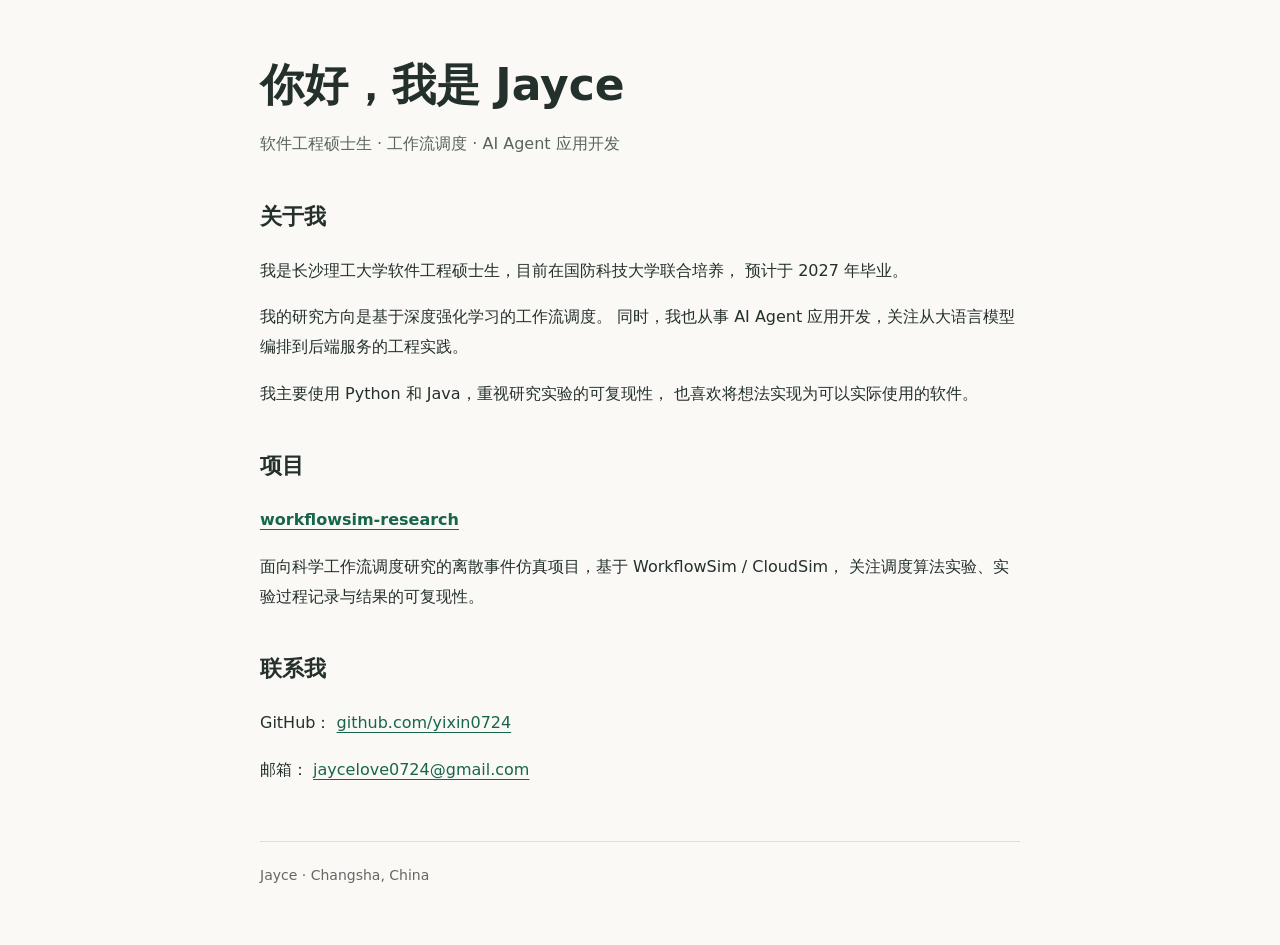
==== index.html @ ad12360f "Create index.html" ====
<!DOCTYPE html>
<html lang="zh-CN">
<head>
  <meta charset="UTF-8">
  <meta name="viewport" content="width=device-width, initial-scale=1">
  <meta name="description"
        content="Jayce 的个人主页：软件工程硕士生，研究深度强化学习与工作流调度，关注 AI Agent 应用开发。">
  <title>Jayce | 个人主页</title>

  <style>
    body {
      max-width: 760px;
      margin: 56px auto;
      padding: 0 24px;
      font-family: system-ui, -apple-system, "Microsoft YaHei", sans-serif;
      line-height: 1.9;
      color: #24302b;
      background: #faf9f6;
    }

    h1 {
      font-size: clamp(32px, 7vw, 44px);
      line-height: 1.3;
      margin-bottom: 12px;
    }

    h2 {
      font-size: 22px;
      margin-top: 36px;
    }

    a {
      color: #17664a;
      text-underline-offset: 4px;
    }

    .subtitle {
      color: #59645e;
    }

    footer {
      margin-top: 56px;
      padding-top: 20px;
      border-top: 1px solid #dedfd8;
      color: #666;
      font-size: 14px;
    }
  </style>
</head>

<body>
  <main>
    <header>
      <h1>你好，我是 Jayce</h1>
      <p class="subtitle">软件工程硕士生 · 工作流调度 · AI Agent 应用开发</p>
    </header>

    <section>
      <h2>关于我</h2>
      <p>
        我是长沙理工大学软件工程硕士生，目前在国防科技大学联合培养，
        预计于 2027 年毕业。
      </p>
      <p>
        我的研究方向是基于深度强化学习的工作流调度。
        同时，我也从事 AI Agent 应用开发，关注从大语言模型编排到后端服务的工程实践。
      </p>
      <p>
        我主要使用 Python 和 Java，重视研究实验的可复现性，
        也喜欢将想法实现为可以实际使用的软件。
      </p>
    </section>

    <section>
      <h2>项目</h2>
      <p>
        <a href="https://github.com/yixin0724/workflowsim-research">
          <strong>workflowsim-research</strong>
        </a>
      </p>
      <p>
        面向科学工作流调度研究的离散事件仿真项目，基于 WorkflowSim / CloudSim，
        关注调度算法实验、实验过程记录与结果的可复现性。
      </p>
    </section>

    <section>
      <h2>联系我</h2>
      <p>
        GitHub：
        <a href="https://github.com/yixin0724">github.com/yixin0724</a>
      </p>
      <p>
        邮箱：
        <a href="mailto:jaycelove0724@gmail.com">jaycelove0724@gmail.com</a>
      </p>
    </section>
  </main>

  <footer>Jayce · Changsha, China</footer>
</body>
</html>
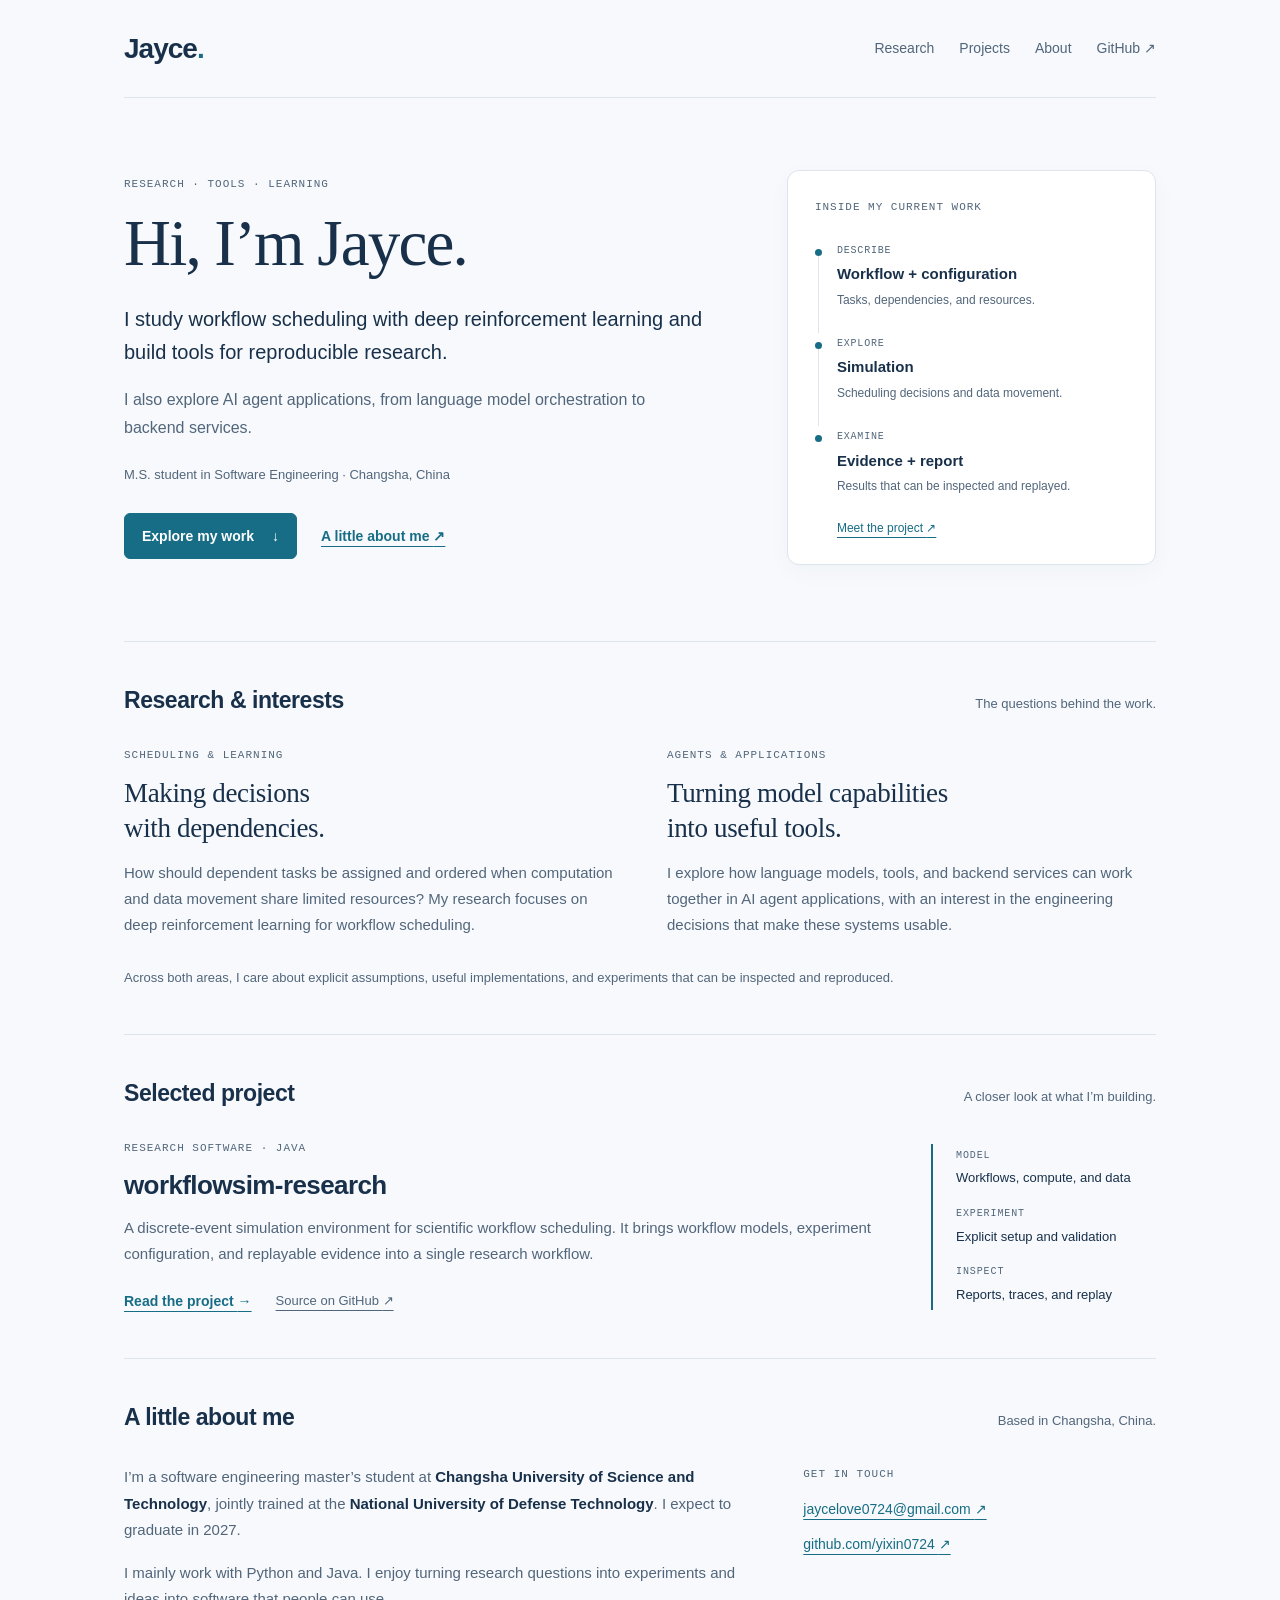
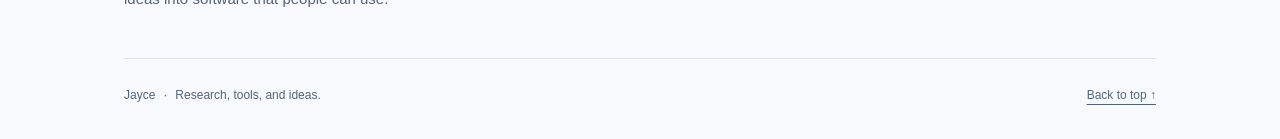
==== commit a8ea8282: "Build an English research homepage." ====
--- a/index.html
+++ b/index.html
@@ -1,102 +1,139 @@
-<!DOCTYPE html>
-<html lang="zh-CN">
+<!doctype html>
+<html lang="en">
 <head>
-  <meta charset="UTF-8">
+  <meta charset="utf-8">
   <meta name="viewport" content="width=device-width, initial-scale=1">
-  <meta name="description"
-        content="Jayce 的个人主页：软件工程硕士生，研究深度强化学习与工作流调度，关注 AI Agent 应用开发。">
-  <title>Jayce | 个人主页</title>
-
-  <style>
-    body {
-      max-width: 760px;
-      margin: 56px auto;
-      padding: 0 24px;
-      font-family: system-ui, -apple-system, "Microsoft YaHei", sans-serif;
-      line-height: 1.9;
-      color: #24302b;
-      background: #faf9f6;
-    }
-
-    h1 {
-      font-size: clamp(32px, 7vw, 44px);
-      line-height: 1.3;
-      margin-bottom: 12px;
-    }
-
-    h2 {
-      font-size: 22px;
-      margin-top: 36px;
-    }
-
-    a {
-      color: #17664a;
-      text-underline-offset: 4px;
-    }
-
-    .subtitle {
-      color: #59645e;
-    }
-
-    footer {
-      margin-top: 56px;
-      padding-top: 20px;
-      border-top: 1px solid #dedfd8;
-      color: #666;
-      font-size: 14px;
-    }
-  </style>
+  <meta name="description" content="Jayce studies workflow scheduling with deep reinforcement learning and builds tools for reproducible research and AI agent applications.">
+  <meta name="theme-color" content="#18304a">
+  <meta property="og:type" content="website">
+  <meta property="og:site_name" content="Jayce">
+  <meta property="og:title" content="Jayce — Research, tools, and ideas">
+  <meta property="og:description" content="A personal home for workflow scheduling research, reproducible experiments, and AI agent applications.">
+  <meta property="og:url" content="https://yixin0724.github.io/">
+  <link rel="canonical" href="https://yixin0724.github.io/">
+  <link rel="icon" type="image/svg+xml" href="favicon.svg">
+  <link rel="stylesheet" href="styles.css">
+  <title>Jayce — Research, tools, and ideas</title>
 </head>
-
-<body>
-  <main>
-    <header>
-      <h1>你好，我是 Jayce</h1>
-      <p class="subtitle">软件工程硕士生 · 工作流调度 · AI Agent 应用开发</p>
+<body id="top">
+  <a class="skip-link" href="#main">Skip to content</a>
+  <div class="site-shell">
+    <header class="site-header">
+      <a class="brand" href="./" aria-label="Jayce, home">Jayce<span class="brand-dot" aria-hidden="true">.</span></a>
+      <nav class="main-nav" aria-label="Main navigation">
+        <a href="#research">Research</a>
+        <a href="#projects">Projects</a>
+        <a href="#about">About</a>
+        <a href="https://github.com/yixin0724">GitHub <span aria-hidden="true">↗</span></a>
+      </nav>
     </header>
 
-    <section>
-      <h2>关于我</h2>
-      <p>
-        我是长沙理工大学软件工程硕士生，目前在国防科技大学联合培养，
-        预计于 2027 年毕业。
-      </p>
-      <p>
-        我的研究方向是基于深度强化学习的工作流调度。
-        同时，我也从事 AI Agent 应用开发，关注从大语言模型编排到后端服务的工程实践。
-      </p>
-      <p>
-        我主要使用 Python 和 Java，重视研究实验的可复现性，
-        也喜欢将想法实现为可以实际使用的软件。
-      </p>
-    </section>
+    <main id="main">
+      <section class="hero" aria-labelledby="intro-title">
+        <div class="hero-copy">
+          <p class="eyebrow">Research · Tools · Learning</p>
+          <h1 id="intro-title">Hi, I’m Jayce.</h1>
+          <p class="hero-lead">I study workflow scheduling with deep reinforcement learning and build tools for reproducible research.</p>
+          <p class="hero-secondary">I also explore AI agent applications, from language model orchestration to backend services.</p>
+          <p class="affiliation">M.S. student in Software Engineering <span aria-hidden="true">·</span> Changsha, China</p>
+          <div class="hero-actions">
+            <a class="button" href="#projects">Explore my work <span aria-hidden="true">↓</span></a>
+            <a class="text-link" href="#about">A little about me <span aria-hidden="true">↗</span></a>
+          </div>
+        </div>
 
-    <section>
-      <h2>项目</h2>
-      <p>
-        <a href="https://github.com/yixin0724/workflowsim-research">
-          <strong>workflowsim-research</strong>
-        </a>
-      </p>
-      <p>
-        面向科学工作流调度研究的离散事件仿真项目，基于 WorkflowSim / CloudSim，
-        关注调度算法实验、实验过程记录与结果的可复现性。
-      </p>
-    </section>
+        <aside class="workflow-sketch" aria-labelledby="workflow-sketch-title">
+          <p class="eyebrow" id="workflow-sketch-title">Inside my current work</p>
+          <ol class="sketch-steps">
+            <li>
+              <span class="step-dot" aria-hidden="true"></span>
+              <span class="step-label">Describe</span>
+              <h2>Workflow + configuration</h2>
+              <p>Tasks, dependencies, and resources.</p>
+            </li>
+            <li>
+              <span class="step-dot" aria-hidden="true"></span>
+              <span class="step-label">Explore</span>
+              <h2>Simulation</h2>
+              <p>Scheduling decisions and data movement.</p>
+            </li>
+            <li>
+              <span class="step-dot" aria-hidden="true"></span>
+              <span class="step-label">Examine</span>
+              <h2>Evidence + report</h2>
+              <p>Results that can be inspected and replayed.</p>
+            </li>
+          </ol>
+          <a class="sketch-link" href="workflowsim-research.html">Meet the project <span aria-hidden="true">↗</span></a>
+        </aside>
+      </section>
 
-    <section>
-      <h2>联系我</h2>
-      <p>
-        GitHub：
-        <a href="https://github.com/yixin0724">github.com/yixin0724</a>
-      </p>
-      <p>
-        邮箱：
-        <a href="mailto:jaycelove0724@gmail.com">jaycelove0724@gmail.com</a>
-      </p>
-    </section>
-  </main>
+      <section class="content-section" id="research" aria-labelledby="research-title">
+        <div class="section-heading">
+          <h2 id="research-title">Research &amp; interests</h2>
+          <p>The questions behind the work.</p>
+        </div>
+        <div class="interest-grid">
+          <article class="interest">
+            <p class="eyebrow">Scheduling &amp; learning</p>
+            <h3>Making decisions<br>with dependencies.</h3>
+            <p>How should dependent tasks be assigned and ordered when computation and data movement share limited resources? My research focuses on deep reinforcement learning for workflow scheduling.</p>
+          </article>
+          <article class="interest">
+            <p class="eyebrow">Agents &amp; applications</p>
+            <h3>Turning model capabilities<br>into useful tools.</h3>
+            <p>I explore how language models, tools, and backend services can work together in AI agent applications, with an interest in the engineering decisions that make these systems usable.</p>
+          </article>
+        </div>
+        <p class="research-note">Across both areas, I care about explicit assumptions, useful implementations, and experiments that can be inspected and reproduced.</p>
+      </section>
 
-  <footer>Jayce · Changsha, China</footer>
+      <section class="content-section" id="projects" aria-labelledby="projects-title">
+        <div class="section-heading">
+          <h2 id="projects-title">Selected project</h2>
+          <p>A closer look at what I’m building.</p>
+        </div>
+        <article class="featured-project" aria-labelledby="featured-title">
+          <div class="project-copy">
+            <p class="eyebrow">Research software · Java</p>
+            <h3 id="featured-title"><a href="workflowsim-research.html">workflowsim-research</a></h3>
+            <p>A discrete-event simulation environment for scientific workflow scheduling. It brings workflow models, experiment configuration, and replayable evidence into a single research workflow.</p>
+            <div class="project-actions">
+              <a class="text-link" href="workflowsim-research.html">Read the project <span aria-hidden="true">→</span></a>
+              <a class="quiet-link" href="https://github.com/yixin0724/workflowsim-research">Source on GitHub <span aria-hidden="true">↗</span></a>
+            </div>
+          </div>
+          <dl class="project-highlights">
+            <div><dt>Model</dt><dd>Workflows, compute, and data</dd></div>
+            <div><dt>Experiment</dt><dd>Explicit setup and validation</dd></div>
+            <div><dt>Inspect</dt><dd>Reports, traces, and replay</dd></div>
+          </dl>
+        </article>
+      </section>
+
+      <section class="content-section about-section" id="about" aria-labelledby="about-title">
+        <div class="section-heading">
+          <h2 id="about-title">A little about me</h2>
+          <p>Based in Changsha, China.</p>
+        </div>
+        <div class="about-grid">
+          <div class="about-copy">
+            <p>I’m a software engineering master’s student at <strong>Changsha University of Science and Technology</strong>, jointly trained at the <strong>National University of Defense Technology</strong>. I expect to graduate in 2027.</p>
+            <p>I mainly work with Python and Java. I enjoy turning research questions into experiments and ideas into software that people can use.</p>
+          </div>
+          <aside class="contact" aria-label="Contact Jayce">
+            <p class="eyebrow">Get in touch</p>
+            <a class="contact-link" href="mailto:jaycelove0724@gmail.com">jaycelove0724@gmail.com <span aria-hidden="true">↗</span></a>
+            <a class="contact-link" href="https://github.com/yixin0724">github.com/yixin0724 <span aria-hidden="true">↗</span></a>
+          </aside>
+        </div>
+      </section>
+    </main>
+
+    <footer class="site-footer">
+      <p>Jayce <span aria-hidden="true">·</span> Research, tools, and ideas.</p>
+      <a href="#top">Back to top <span aria-hidden="true">↑</span></a>
+    </footer>
+  </div>
 </body>
 </html>
--- a/styles.css
+++ b/styles.css
@@ -0,0 +1,361 @@
+:root {
+  color-scheme: light;
+  --paper: #f7f9fc;
+  --surface: #ffffff;
+  --ink: #18304a;
+  --muted: #52667b;
+  --accent: #176d85;
+  --line: #dce4ee;
+  --soft-accent: #eaf3f6;
+  --body-font: "Avenir Next", "Segoe UI", "Helvetica Neue", sans-serif;
+  --display-font: "Iowan Old Style", "Palatino Linotype", "Book Antiqua", Georgia, serif;
+  --mono-font: "SFMono-Regular", Consolas, "Liberation Mono", monospace;
+}
+
+* { box-sizing: border-box; }
+html { scroll-behavior: smooth; scroll-padding-top: 24px; }
+body {
+  margin: 0;
+  background: var(--paper);
+  color: var(--ink);
+  font-family: var(--body-font);
+  font-size: 16px;
+  line-height: 1.75;
+  -webkit-font-smoothing: antialiased;
+}
+::selection { background: var(--soft-accent); color: var(--ink); }
+a { color: var(--accent); text-decoration-thickness: 1px; text-underline-offset: 5px; }
+a:hover { text-decoration-thickness: 2px; }
+a:focus-visible { outline: 2px solid var(--accent); outline-offset: 6px; border-radius: 2px; }
+img, svg { max-width: 100%; }
+h1, h2, h3, p, ol, dl { margin: 0; }
+h1, h2, h3 { text-wrap: balance; }
+p { text-wrap: pretty; }
+p + p { margin-top: 17px; }
+strong { font-weight: 600; }
+.site-shell { max-width: 1120px; margin: 0 auto; padding: 0 44px; }
+.skip-link {
+  position: absolute;
+  top: 12px;
+  left: 16px;
+  padding: 10px 16px;
+  background: var(--surface);
+  z-index: 10;
+  transform: translateY(-160%);
+}
+.skip-link:focus { transform: translateY(0); }
+.site-header {
+  min-height: 98px;
+  display: flex;
+  justify-content: space-between;
+  align-items: center;
+  gap: 24px;
+  border-bottom: 1px solid var(--line);
+}
+.brand {
+  font-size: 28px;
+  font-weight: 650;
+  letter-spacing: -1px;
+  line-height: 1.2;
+  color: var(--ink);
+  text-decoration: none;
+}
+.brand-dot { color: var(--accent); }
+.main-nav { display: flex; flex-wrap: wrap; align-items: center; gap: 25px; }
+.main-nav a {
+  padding: 9px 0;
+  color: var(--muted);
+  font-size: 14px;
+  font-weight: 500;
+  text-decoration: none;
+}
+.main-nav a:hover { color: var(--accent); text-decoration: underline; }
+.eyebrow {
+  color: var(--muted);
+  font-family: var(--mono-font);
+  font-size: 11px;
+  font-weight: 500;
+  line-height: 1.6;
+  letter-spacing: .09em;
+  text-transform: uppercase;
+}
+.hero {
+  display: grid;
+  grid-template-columns: minmax(0, 1.35fr) minmax(265px, .85fr);
+  gap: clamp(32px, 6vw, 78px);
+  align-items: center;
+  padding: 72px 0 76px;
+}
+.hero h1 {
+  margin: 15px 0 23px;
+  font-family: var(--display-font);
+  font-size: clamp(43px, 5.7vw, 65px);
+  font-weight: 400;
+  letter-spacing: -1.8px;
+  line-height: 1.1;
+}
+.hero-lead { font-size: 20px; line-height: 1.65; }
+.hero-secondary { color: var(--muted); font-size: 16px; }
+.affiliation { color: var(--muted); font-size: 13px; line-height: 1.7; margin-top: 22px; }
+.hero-actions, .project-actions { display: flex; flex-wrap: wrap; align-items: center; gap: 19px 24px; }
+.hero-actions { margin-top: 27px; }
+.button {
+  display: inline-flex;
+  align-items: center;
+  justify-content: center;
+  gap: 18px;
+  min-height: 46px;
+  padding: 10px 17px;
+  border: 1px solid var(--accent);
+  border-radius: 6px;
+  background: var(--accent);
+  color: var(--surface);
+  font-size: 14px;
+  font-weight: 600;
+  text-decoration: none;
+  transition: background-color .16s ease, color .16s ease;
+}
+.button:hover { background: var(--ink); border-color: var(--ink); color: var(--surface); }
+.text-link { font-size: 14px; font-weight: 600; }
+.quiet-link { font-size: 13px; color: var(--muted); }
+.workflow-sketch {
+  padding: 28px 27px 23px;
+  border: 1px solid var(--line);
+  border-radius: 12px;
+  background: var(--surface);
+  box-shadow: 0 7px 25px rgb(24 48 74 / 3%);
+}
+.sketch-steps { list-style: none; padding: 25px 0 0; }
+.sketch-steps li { position: relative; padding: 0 0 25px 22px; }
+.sketch-steps li:not(:last-child)::after {
+  content: "";
+  position: absolute;
+  left: 3px;
+  top: 14px;
+  bottom: 2px;
+  width: 1px;
+  background: var(--line);
+}
+.sketch-steps li:last-child { padding-bottom: 0; }
+.step-dot {
+  position: absolute;
+  top: 7px;
+  left: 0;
+  width: 7px;
+  height: 7px;
+  border-radius: 50%;
+  background: var(--accent);
+}
+.step-label {
+  display: block;
+  color: var(--muted);
+  font-family: var(--mono-font);
+  font-size: 10px;
+  letter-spacing: .08em;
+  text-transform: uppercase;
+}
+.sketch-steps h2 { font-size: 15px; font-weight: 600; line-height: 1.5; margin: 4px 0; }
+.sketch-steps p { color: var(--muted); font-size: 12px; line-height: 1.7; }
+.sketch-link { display: inline-block; margin: 21px 0 0 22px; font-size: 12px; }
+.content-section { padding: 42px 0 45px; border-top: 1px solid var(--line); }
+.section-heading { display: flex; flex-wrap: wrap; justify-content: space-between; align-items: baseline; gap: 7px 25px; margin-bottom: 31px; }
+.section-heading h2 { font-size: 23px; font-weight: 600; line-height: 1.4; letter-spacing: -.45px; }
+.section-heading p { color: var(--muted); font-size: 13px; }
+.interest-grid { display: grid; grid-template-columns: repeat(2, minmax(0, 1fr)); gap: 54px; }
+.interest h3 {
+  font-family: var(--display-font);
+  font-size: 27px;
+  font-weight: 400;
+  line-height: 1.32;
+  letter-spacing: -.35px;
+  margin: 11px 0 13px;
+}
+.interest > p:last-child { color: var(--muted); font-size: 15px; }
+.research-note { color: var(--muted); font-size: 13px; margin-top: 28px; max-width: 790px; }
+.featured-project { display: grid; grid-template-columns: minmax(0, 1fr) 225px; gap: 48px; }
+.project-copy h3 { margin: 10px 0 12px; font-size: 26px; letter-spacing: -.6px; font-weight: 600; line-height: 1.35; overflow-wrap: anywhere; }
+.project-copy h3 a { color: var(--ink); text-decoration: none; }
+.project-copy h3 a:hover { color: var(--accent); text-decoration: underline; }
+.project-copy > p:not(.eyebrow) { color: var(--muted); font-size: 15px; }
+.project-actions { margin-top: 21px; }
+.project-highlights { border-left: 2px solid var(--accent); padding: 3px 0 3px 23px; align-self: center; }
+.project-highlights div + div { margin-top: 15px; }
+.project-highlights dt { font-family: var(--mono-font); font-size: 10px; letter-spacing: .09em; text-transform: uppercase; color: var(--muted); }
+.project-highlights dd { margin: 3px 0 0; font-size: 13px; }
+.about-grid { display: grid; grid-template-columns: minmax(0, 1.4fr) minmax(220px, .8fr); gap: 62px; }
+.about-copy { color: var(--muted); font-size: 15px; }
+.about-copy strong { color: var(--ink); }
+.contact { padding-top: 2px; }
+.contact .eyebrow { margin-bottom: 13px; }
+.contact-link { display: block; width: fit-content; font-size: 14px; margin-top: 11px; overflow-wrap: anywhere; }
+.site-footer {
+  display: flex;
+  justify-content: space-between;
+  gap: 15px 30px;
+  flex-wrap: wrap;
+  border-top: 1px solid var(--line);
+  padding: 26px 0 33px;
+  color: var(--muted);
+  font-size: 12px;
+}
+.site-footer a { color: var(--muted); }
+.site-footer p span { margin: 0 5px; }
+.back-link { display: inline-block; margin-bottom: 30px; font-size: 13px; color: var(--muted); }
+.project-hero { padding: 40px 0 53px; }
+.project-hero > .eyebrow { max-width: 100%; overflow-wrap: anywhere; }
+.project-hero h1 {
+  margin: 15px 0 15px;
+  max-width: 820px;
+  font-family: var(--display-font);
+  font-size: clamp(42px, 5.8vw, 65px);
+  font-weight: 400;
+  line-height: 1.1;
+  letter-spacing: -1.5px;
+}
+.project-lead { font-size: 21px; color: var(--ink); }
+.project-intro { max-width: 765px; font-size: 16px; color: var(--muted); }
+.project-layout { display: grid; grid-template-columns: 164px minmax(0, 1fr); gap: 57px; border-top: 1px solid var(--line); }
+.project-toc { align-self: start; padding-top: 37px; position: sticky; top: 25px; }
+.project-toc .eyebrow { margin-bottom: 14px; }
+.project-toc nav { display: grid; gap: 13px; }
+.project-toc a { width: fit-content; font-size: 13px; color: var(--muted); text-decoration: none; }
+.project-toc a:hover { color: var(--accent); text-decoration: underline; }
+.project-body { min-width: 0; padding-bottom: 25px; }
+.article-section { padding: 35px 0; }
+.article-section + .article-section { border-top: 1px solid var(--line); }
+.article-section h2 { font-size: 26px; font-weight: 600; line-height: 1.35; letter-spacing: -.6px; margin-bottom: 16px; }
+.article-section p { color: var(--muted); font-size: 15px; }
+.article-section > .text-link { display: inline-block; margin-top: 17px; }
+.feature-list { display: grid; gap: 23px; }
+.feature-list h3 { font-size: 17px; font-weight: 600; margin-bottom: 5px; }
+.experiment-flow {
+  display: grid;
+  grid-template-columns: repeat(4, minmax(0, 1fr));
+  gap: 18px;
+  list-style: none;
+  padding: 22px 0;
+  margin: 23px 0;
+  border-top: 1px solid var(--line);
+  border-bottom: 1px solid var(--line);
+}
+.flow-number {
+  display: inline-flex;
+  align-items: center;
+  justify-content: center;
+  width: 25px;
+  height: 25px;
+  margin-bottom: 10px;
+  border-radius: 50%;
+  background: var(--soft-accent);
+  color: var(--accent);
+  font-family: var(--mono-font);
+  font-size: 11px;
+}
+.experiment-flow h3 { font-size: 15px; font-weight: 600; margin-bottom: 6px; }
+.experiment-flow p { font-size: 12px; line-height: 1.75; }
+.resource-list { display: grid; }
+.resource-list > a {
+  display: flex;
+  justify-content: space-between;
+  align-items: center;
+  gap: 18px;
+  padding: 17px 0;
+  text-decoration: none;
+}
+.resource-list > a + a { border-top: 1px solid var(--line); }
+.resource-list strong { display: block; font-size: 15px; }
+.resource-list small { display: block; color: var(--muted); font-size: 13px; margin-top: 3px; }
+.resource-list > a:hover strong { text-decoration: underline; text-underline-offset: 5px; }
+.link-note { font-size: 12px; font-weight: 400; }
+
+@media (max-width: 850px) {
+  .site-shell { padding: 0 30px; }
+  .hero { grid-template-columns: minmax(0, 1.2fr) minmax(240px, .9fr); gap: 29px; padding: 55px 0; }
+  .hero-lead { font-size: 18px; }
+  .workflow-sketch { padding: 23px 20px; }
+  .interest-grid { gap: 31px; }
+  .featured-project { grid-template-columns: minmax(0, 1fr) 195px; gap: 31px; }
+  .about-grid { gap: 30px; }
+  .project-layout { grid-template-columns: 140px minmax(0, 1fr); gap: 33px; }
+  .experiment-flow { grid-template-columns: repeat(2, minmax(0, 1fr)); gap: 24px; }
+}
+
+@media (max-width: 620px) {
+  html { scroll-padding-top: 18px; }
+  .site-shell { padding: 0 22px; }
+  .site-header { min-height: 106px; gap: 13px; padding: 21px 0 16px; flex-wrap: wrap; }
+  .brand { font-size: 26px; }
+  .main-nav { gap: 20px; }
+  .main-nav a { font-size: 13px; }
+  .hero { grid-template-columns: minmax(0, 1fr); gap: 33px; padding: 43px 0 39px; }
+  .hero h1 { margin: 14px 0 19px; letter-spacing: -1.2px; }
+  .hero-lead { font-size: 19px; }
+  .hero-secondary { font-size: 15px; }
+  .hero-actions { gap: 16px 21px; margin-top: 23px; }
+  .workflow-sketch { padding: 24px; }
+  .sketch-steps { padding-top: 21px; }
+  .sketch-steps li { padding-bottom: 20px; }
+  .sketch-steps li:last-child { padding-bottom: 0; }
+  .content-section { padding: 33px 0 36px; }
+  .section-heading { margin-bottom: 25px; display: block; }
+  .section-heading h2 { font-size: 22px; }
+  .section-heading p { margin-top: 6px; }
+  .interest-grid, .featured-project, .about-grid { grid-template-columns: minmax(0, 1fr); gap: 29px; }
+  .interest h3 { font-size: 26px; }
+  .research-note { margin-top: 23px; }
+  .project-copy h3 { font-size: 25px; }
+  .project-highlights { padding-left: 20px; }
+  .project-highlights div + div { margin-top: 10px; }
+  .contact { padding-top: 0; }
+  .site-footer { display: block; padding: 24px 0 29px; }
+  .site-footer > a { display: inline-block; margin-top: 11px; }
+  .project-hero { padding: 30px 0 36px; }
+  .back-link { margin-bottom: 25px; }
+  .project-lead { font-size: 19px; }
+  .project-intro { font-size: 15px; }
+  .project-layout { grid-template-columns: minmax(0, 1fr); gap: 0; }
+  .project-toc { position: static; padding: 25px 0; border-bottom: 1px solid var(--line); }
+  .project-toc nav { display: flex; flex-wrap: wrap; gap: 10px 20px; }
+  .project-toc .eyebrow { margin-bottom: 11px; }
+  .article-section { padding: 29px 0; }
+  .article-section h2 { font-size: 24px; }
+}
+
+@media (prefers-color-scheme: dark) {
+  :root {
+    color-scheme: dark;
+    --paper: #121a24;
+    --surface: #1b2635;
+    --ink: #e8eff7;
+    --muted: #a8b8c9;
+    --accent: #79c3d5;
+    --line: #35455a;
+    --soft-accent: #213f4b;
+  }
+  .workflow-sketch { box-shadow: none; }
+}
+
+@media (prefers-reduced-motion: reduce) {
+  html { scroll-behavior: auto; }
+  .button { transition: none; }
+}
+
+@media (pointer: coarse) {
+  .main-nav a, .contact-link, .project-toc a, .back-link, .text-link, .quiet-link, .site-footer a {
+    min-height: 44px;
+    display: inline-flex;
+    align-items: center;
+  }
+  .contact-link { display: flex; }
+}
+
+@media print {
+  body { background: white; color: black; font-size: 11pt; }
+  .site-shell { max-width: none; padding: 0; }
+  .main-nav, .hero-actions, .project-toc, .skip-link, .site-footer > a { display: none; }
+  .project-layout { display: block; }
+  .workflow-sketch { box-shadow: none; }
+  .hero, .project-hero { padding: 25px 0; }
+  a { color: inherit; }
+  .article-section, .interest, .featured-project { break-inside: avoid; }
+}
